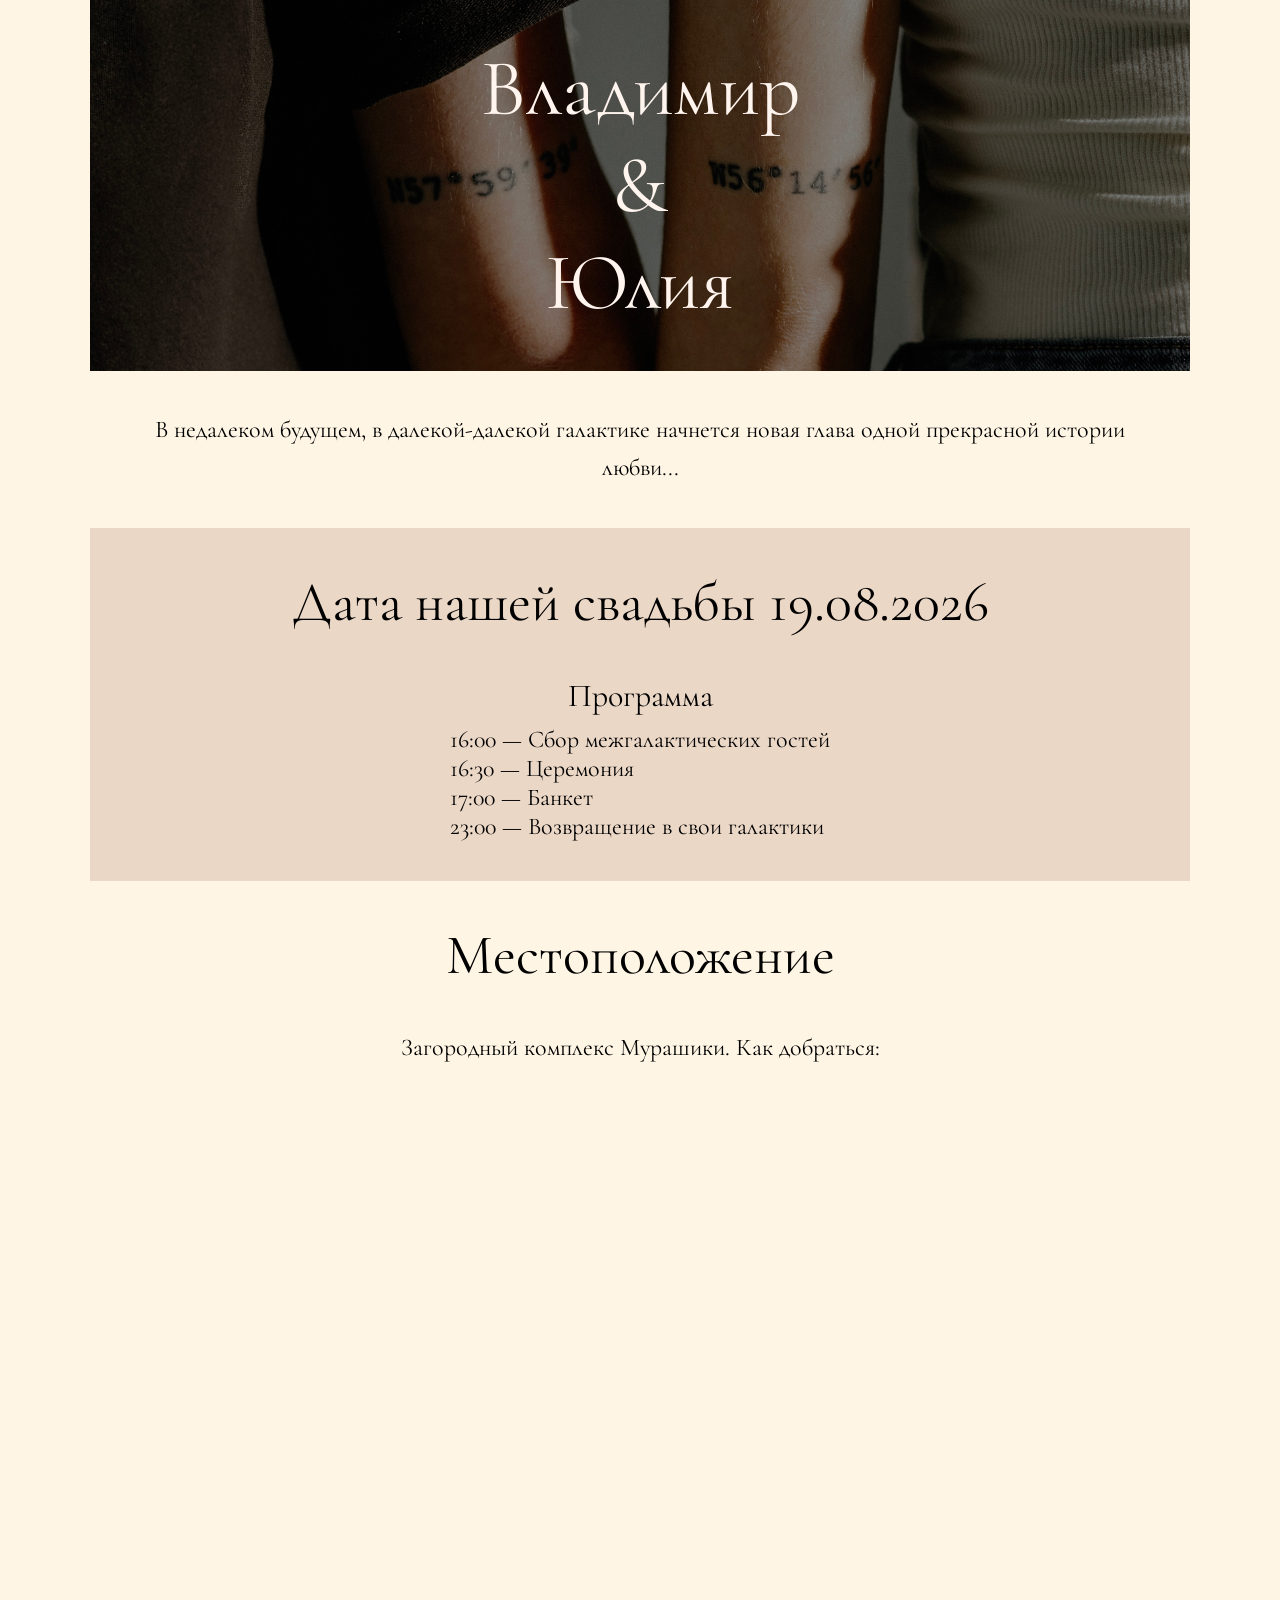
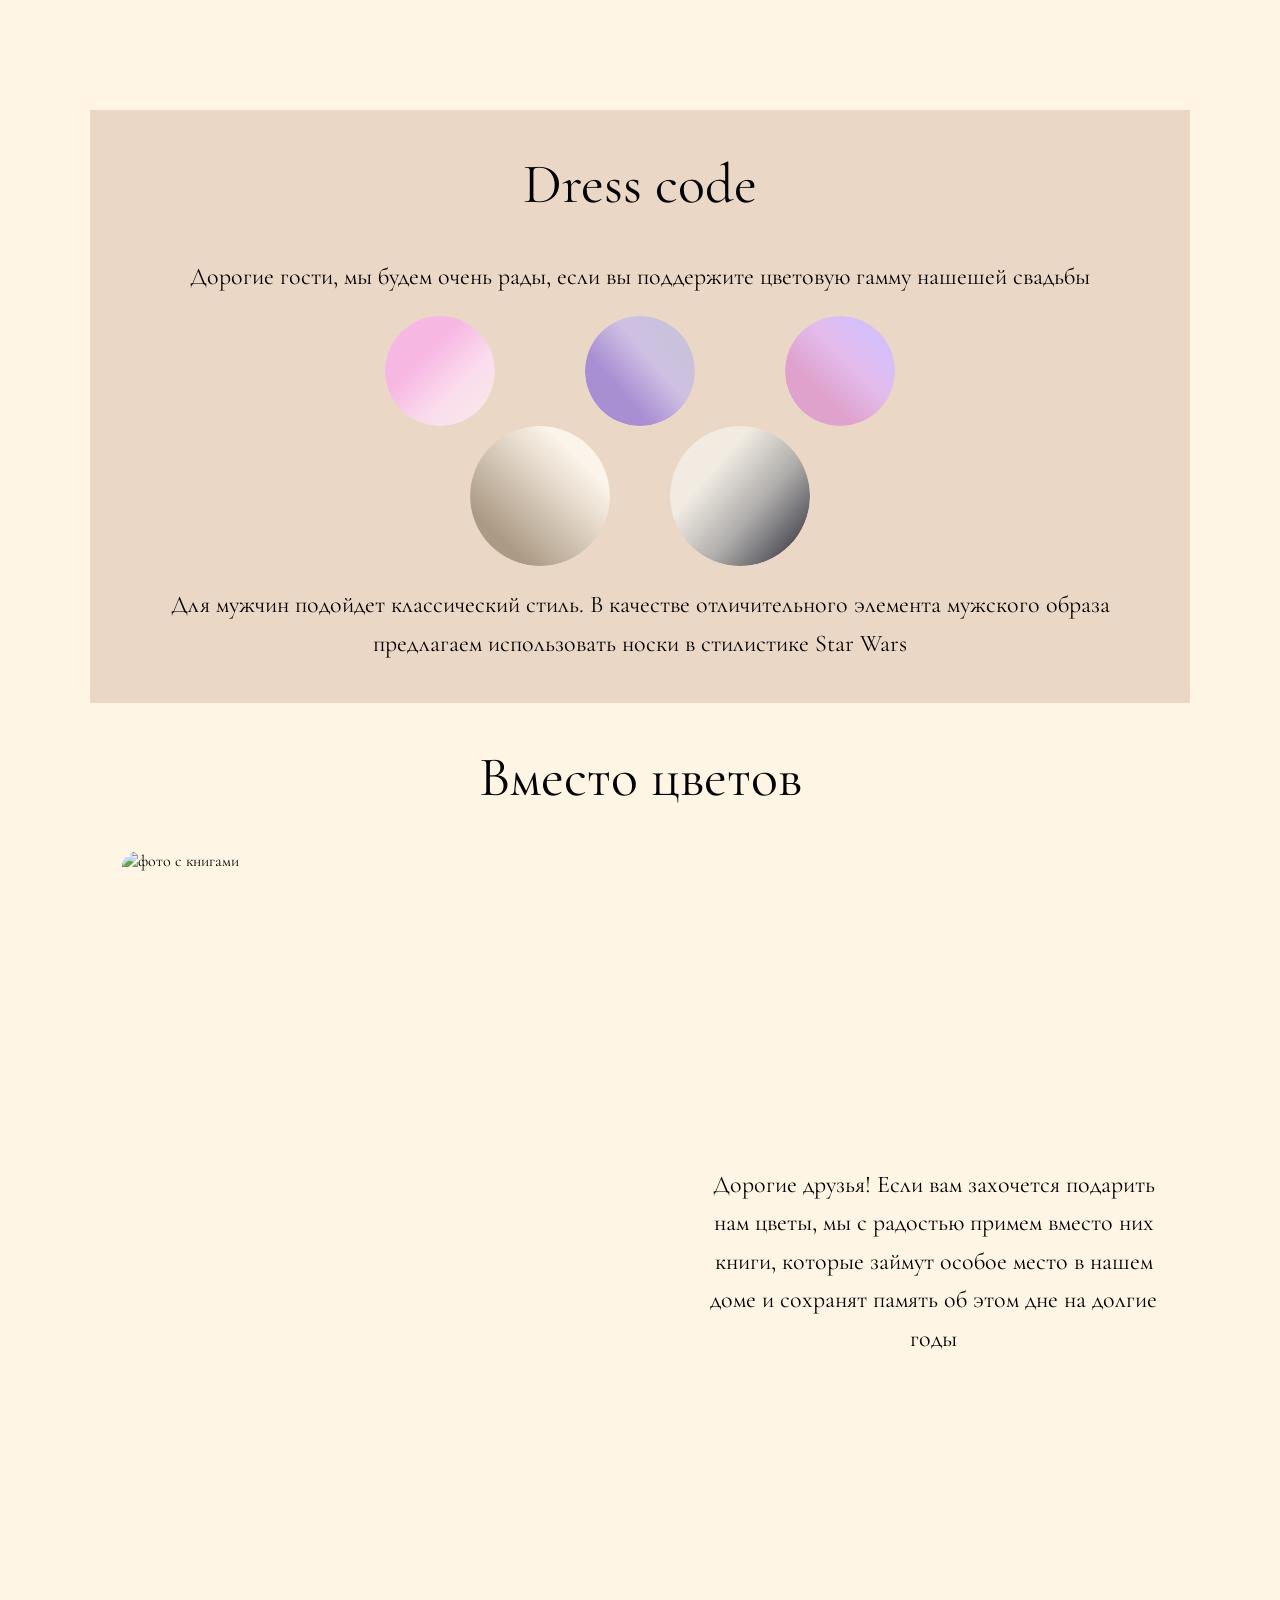
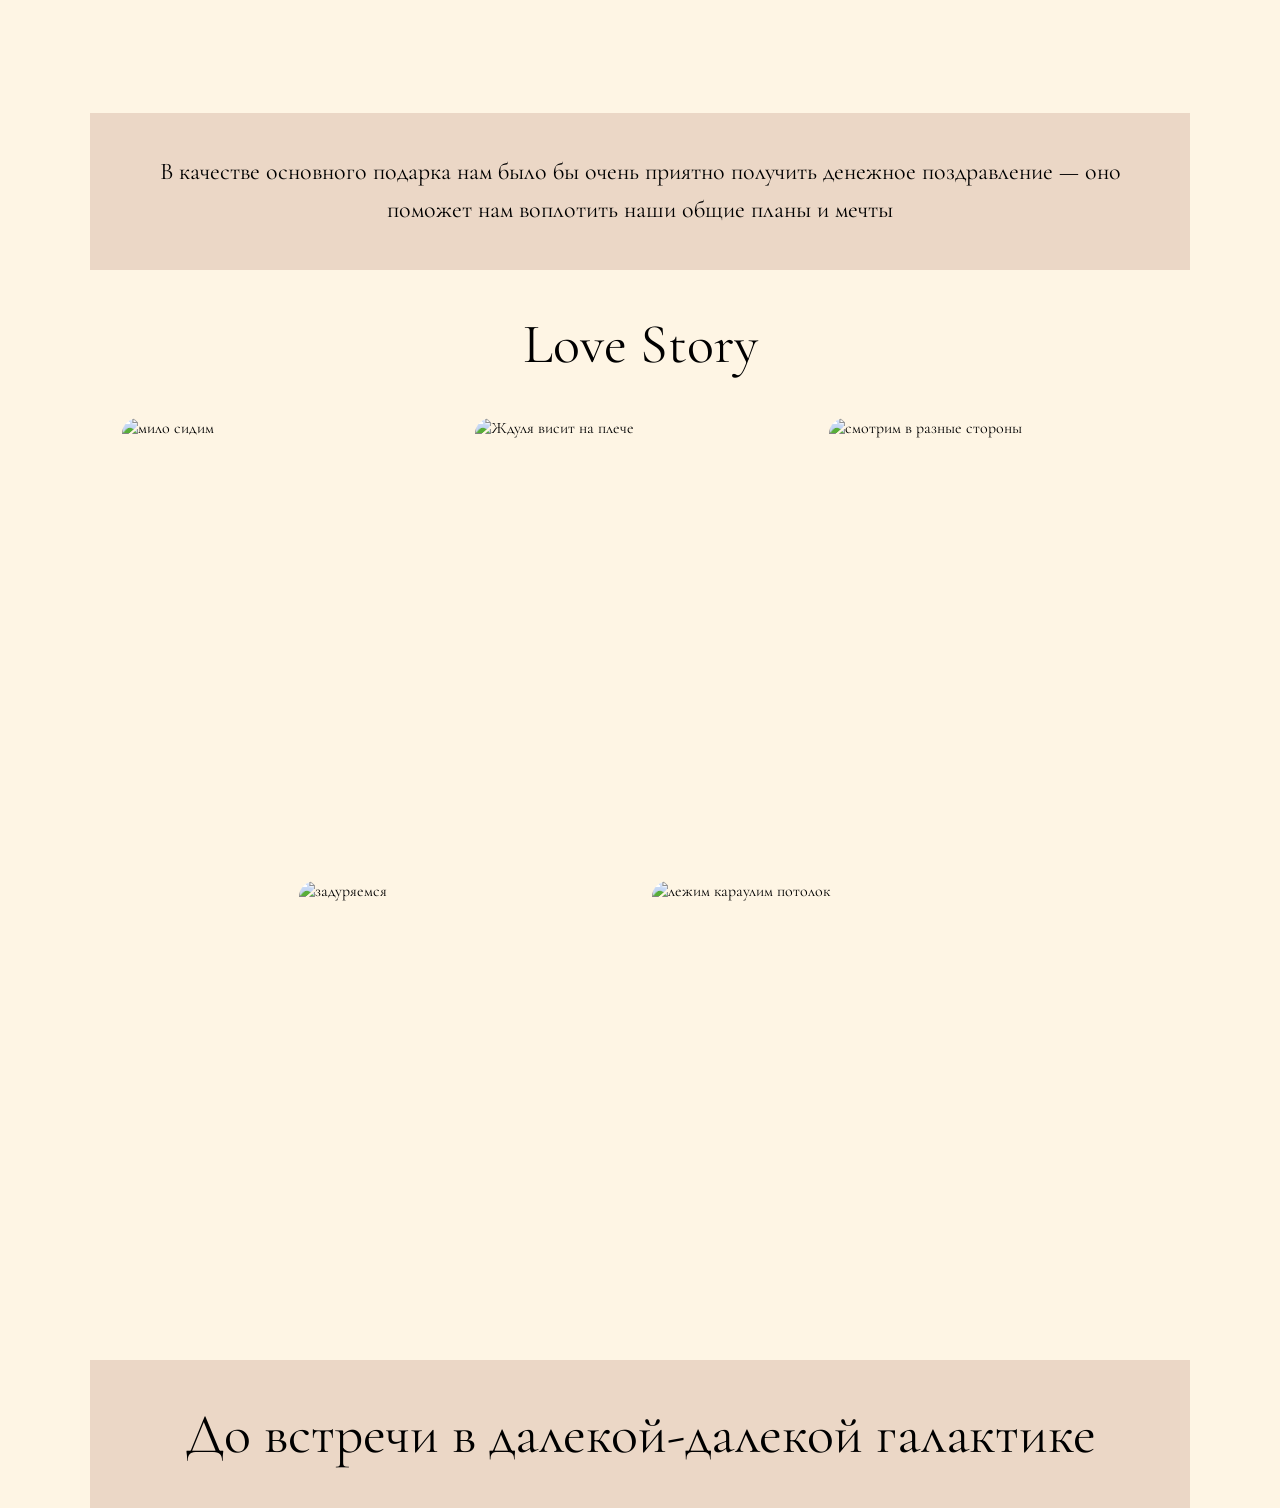
==== index.html @ bce0b81c "Initial wedding website" ====
<!DOCTYPE html>
<html lang="ru">

<head>
  <meta charset="UTF-8">
  <meta http-equiv="X-UA-Compatible" content="IE=edge">
  <meta name="viewport" content="width=device-width, initial-scale=1.0">
  <title>Свадьба Юли и Вовы</title>

  <link rel="preconnect" href="https://fonts.googleapis.com">
  <link rel="preconnect" href="https://fonts.gstatic.com" crossorigin>
  <link href="https://fonts.googleapis.com/css2?family=Cormorant+Garamond:ital,wght@0,300..700;1,300..700&family=Inter:ital,opsz,wght@0,14..32,100..900;1,14..32,100..900&display=swap" rel="stylesheet">

  <link rel="stylesheet" href="css/style.css">

  <link rel="icon" type="image/png" sizes="96x96" href="img/favicon-96.png">
  <link rel="apple-touch-icon" sizes="180x180" href="img/favicon-180.png">
</head>
<body>
  
  <section class="hero">
    <div class="hero__container container">
      <h1 class="hero__title">
        Владимир<br> &amp;<br> Юлия
      </h1>
    </div>
  </section>

  <section class="welcome">
    <div class="welcome__container container">
      <p class="welcome__descr">
        В&nbsp;недалеком будущем, в&nbsp;далекой-далекой галактике начнется новая глава одной прекрасной истории любви...
      </p>
    </div>
  </section>

  <section class="date">
    <div class="date__container container">
      <h2 class="date__title">
        Дата нашей свадьбы 19.08.2026
      </h2>
      <h3 class="date__title-ul">
        Программа
      </h3>
      <ul class="date__list">
        <li class="date__item">
          16:00&nbsp;&mdash; Сбор межгалактических гостей
        </li>
        <li class="date__item">
          16:30&nbsp;&mdash; Церемония
        </li>
        <li class="date__item">
          17:00&nbsp;&mdash; Банкет
        </li>
        <li class="date__item">
          23:00&nbsp;&mdash; Возвращение в&nbsp;свои галактики
        </li>
      </ul>
    </div>
  </section>

  <section class="place">
    <div class="place__container container">
      <h2 class="place__title">
        Местоположение
      </h2>
      <p class="plase__descr">
        Загородный комплекс Мурашики. Как добраться:
      </p>
      <div class="place__map">
        <iframe class="place__map-iframe"  src="/map.html" loading="lazy" allowfullscreen="true" frameborder="0"></iframe>
      </div>
    </div>
  </section>

  <section class="dresscode">
    <div class="dresscode__container container">
      <h2 class="dresscode__title">
        Dress code
      </h2>
      <p class="dresscode__descr">
        Дорогие гости, мы&nbsp;будем очень рады, если вы&nbsp;поддержите цветовую гамму нашешей свадьбы
      </p>
      <div class="dresscode__colors">
        <div class="dresscode__row">
          <div class="dresscode__color dresscode__color--small">
            <img class="dresscode__img" src="img/Ellipse1.svg" alt="розовый">
          </div>
          <div class="dresscode__color dresscode__color--small">
            <img class="dresscode__img" src="img/Ellipse2.svg" alt="фиолетовый">
          </div>
          <div class="dresscode__color dresscode__color--small">
            <img class="dresscode__img" src="img/Ellipse3.svg" alt="лиловый">
          </div>
        </div>
        <div class="dresscode__row dresscode__row--bottom">
          <div class="dresscode__color dresscode__color--large">
            <img class="dresscode__img" src="img/Ellipse4.svg" alt="бежевый">
          </div>
          <div class="dresscode__color dresscode__color--large">
            <img class="dresscode__img" src="img/Ellipse5.svg" alt="серебряный">
          </div>
        </div>
      </div>
      <p class="dresscode__descr">
        Для мужчин подойдет классический стиль. В&nbsp;качестве отличительного элемента мужского образа предлагаем использовать носки в&nbsp;стилистике Star Wars
      </p>
    </div>
  </section>

  <section class="flowers">
    <div class="flowers__conntainer container">
      <h2 class="flowers__title">
      Вместо цветов
      </h2>
      <div class="flowers__block">
        <div class="flowers__photo">
          <img class="flowers__img" src="img/FlowersBG.svg" alt="фото с книгами">
        </div>
        <p class="flowers__descr">
          Дорогие друзья! Если вам захочется подарить нам цветы, мы&nbsp;с&nbsp;радостью примем вместо них книги, которые займут особое место в&nbsp;нашем доме и&nbsp;сохранят память об&nbsp;этом дне на&nbsp;долгие годы
        </p>
      </div>
    </div>
  </section>

  <section class="present">
    <div class="present__container container">
      <p class="present__descr">
        В&nbsp;качестве основного подарка нам было&nbsp;бы очень приятно получить денежное поздравление&nbsp;&mdash; оно поможет нам воплотить наши общие планы и&nbsp;мечты
      </p>
    </div>
  </section>

  <section class="gallery">
    <div class="gallery__container container">
      <h2 class="gallery__title">
        Love Story
      </h2>
  
      <div class="gallery__slider" id="gallerySlider">
        <div class="gallery__slide">
          <img src="img/LS1.jpg" alt="мило сидим" class="gallery__img">
        </div>
  
        <div class="gallery__slide">
          <img src="img/LS2.jpg" alt="Ждуля висит на плече" class="gallery__img">
        </div>
  
        <div class="gallery__slide">
          <img src="img/LS3.jpg" alt="смотрим в разные стороны" class="gallery__img">
        </div>
  
        <div class="gallery__slide">
          <img src="img/LS4.jpg" alt="задуряемся" class="gallery__img">
        </div>
  
        <div class="gallery__slide">
          <img src="img/LS5.jpg" alt="лежим караулим потолок" class="gallery__img">
        </div>
      </div>
  
      <div class="gallery__pagination">
        <button class="gallery__dot active"></button>
        <button class="gallery__dot"></button>
        <button class="gallery__dot"></button>
        <button class="gallery__dot"></button>
        <button class="gallery__dot"></button>
      </div>
    </div>
  </section>
  
  <section class="goodbye">
    <div class="goodbye__container container">
      <h2 class="goodbye__title">
        До&nbsp;встречи в&nbsp;далекой-далекой галактике
      </h2>
    </div>
  </section>

  <script src="./js/gallery.js"></script>
  
</body>
</html>
---- css/style.css ----
@font-face {
  font-family: 'Felidae';
  src: url('fonts/Felidae.woff2') format('woff2');
  src: url('fonts/Felidae.woff') format('woff');
  font-weight: 400;
  font-style: normal;
  font-display: swap;
}

*,
*::before,
*::after {
  box-sizing: border-box;
  margin: 0;
  padding: 0;
}

/* glob */

h1, h2, h3 {
  font-family: 'Felidae', 'Cormorant Garamond', 'Georgia', sans-serif;
  font-weight: 400;
}

h1 {
  font-size: 3.438rem; /* 55px */
  text-align: center;
}

h2 {
  font-size: 2.813rem; /* 45px */
  text-align: center;
}

h3 {
  font-size: 1.813rem; /* 29px */
  text-align: center;
}

p {
  font-size: 1.25rem; /* 20px */
  text-align: center;
  line-height: 1.6;
}

body {
  font-family: 'Cormorant Garamond', 'Georgia', sans-serif;
  font-weight: 400;
  background-color: #fef5e4;
}

.container {
  width: 100%;
  max-width: 600px;
  margin: 0 auto;
  padding: 40px 16px;
  background-color: #fef5e4;
}

/*hero*/

.hero__container {
  background-image: url(../img/HeroBG.jpg);
  background-size: cover;
  background-position: center;
  background-repeat: no-repeat;
  display: flex;
  align-items: center;
  justify-content: center;
  text-align: center;
  color: #FFF4EE;
  padding: 60px 16px;
}

/* welcome */

.welcome__container {
  padding: 20px 33px;
}

/* date */

.date__container {
  display: flex;
  flex-direction: column;
  justify-content: center;
  background-color: #EBD7C6;
}

.date__title {
  margin-bottom: 40px;
}

.date__title-ul {
  margin-bottom: 10px;
}

.date__list {
  width: fit-content;
  margin: 0 auto;
  list-style: none;
  font-size: 1.25rem; /* 20px */
}

/* place */

.place__container {
  display: flex;
  flex-direction: column;
  justify-content: center;
}

.place__title {
  margin-bottom: 40px;
}

.plase__descr {
  max-width: 273px;
  margin: 0 auto;
  margin-bottom: 10px;
}

.place__map {
  width: 100%;         
  max-width: 700px;
  margin: 0 auto;
  position: relative;
  padding-bottom: 56.25%; 
  height: 0;
  overflow: hidden;
  border-radius: 16px;
}

.place__map-iframe {
  position: absolute;
  top: 0;
  left: 0;
  width: 100%;
  height: 100%;
  border: 0;
  overflow: hidden;
}

/* dresscode */

.dresscode__title {
  margin-bottom: 40px;
}

.dresscode {
  --circle-size-small: 78px;
  --circle-size-large: 96px;
  --gap-top: 64px;
  --gap-bottom: calc(var(--gap-top) - (var(--circle-size-large) - var(--circle-size-small)));
  --offset-bottom: calc(var(--circle-size-small) + var(--gap-top)/2 - var(--circle-size-large)/2);
}

.dresscode__container {
  background-color: #EBD7C6;
}

.dresscode__descr {
  margin-bottom: 20px;
}

.dresscode__colors {
  display: flex;
  flex-direction: column;
  align-items: center;
  gap: var(--vertical-gap);
  width: min(calc(3 * var(--circle-size-small) + 2 * var(--gap-top)), 100% - 32px);
  margin: 0 auto;
  margin-bottom: 20px;
}

.dresscode__row {
  display: flex;
  gap: var(--gap-top);
}

.dresscode__row--bottom {
  gap: var(--gap-bottom);
  
}

.dresscode__color {
  flex-shrink: 0;
  border-radius: 50%;
  overflow: hidden;
  position: relative;
}

.dresscode__color--small {
  width: var(--circle-size-small);
  height: var(--circle-size-small);
}

.dresscode__color--large {
  width: var(--circle-size-large);
  height: var(--circle-size-large);
}

.dresscode__img {
  position: absolute;
  inset: 0;
  width: 100%;
  height: 100%;
  object-fit: cover;
  display: block;
}

.dresscode__descr:last-child {
  margin-bottom: 0;
}

/* flowers */

.flowers__title {
  margin-bottom: 40px;
}

.flowers__block {
  display: flex;
  gap: 16px;
}

.flowers__photo,
.flowers__descr {
  flex: 1;
  min-width: 0;
}

.flowers__photo {
  aspect-ratio: 4 / 6;
  flex: 1.1;
}

.flowers__img {
  width: 100%;
  height: 100%;
  object-fit: cover;
  display: block;

  border-radius: 16px;
}

.flowers__descr {
  font-size: 14px;
  line-height: 1.6;
  display: flex;
  align-items: center;
  flex: 0.9;
}

@media (max-width: 360px) {
  .flowers__block {
    flex-direction: column;
  }

  .flowers__photo,
  .flowers__descr {
    width: 100%;
  }
}

/* present */

.present__container {
  background-color: #ebd7c6;
}

/* gallery */

.gallery__title {
  margin-bottom: 40px;
}

.gallery__slider {
  display: flex;
  gap: 12px;
  overflow-x: auto;
  scroll-snap-type: x mandatory;
  -webkit-overflow-scrolling: touch;
  scrollbar-width: none;
}

.gallery__slider::-webkit-scrollbar {
  display: none;
}

.gallery__slide {
  flex: 0 0 100%;
  scroll-snap-align: center;
}

.gallery__img {
  width: 100%;
  display: block;
  border-radius: 16px;
  aspect-ratio: 3 / 4;
  object-fit: cover;
}

.gallery__pagination {
  display: flex;
  justify-content: center;
  gap: 10px;
  margin-top: 20px;
}

.gallery__dot.active {
  background: #8E7CC3;
  transform: scale(1.4);
}

/* goodbye */

.goodbye__container {
  background-color: #ebd7c6;
}

/* media */

/* tablet */

@media (min-width: 768px) {

  .container {
    max-width: 900px;
    padding: 40px 32px;
  }

  h1 {
    font-size: 5rem;
  }

  h2 {
    font-size: 3.5rem;
  }

  h3 {
    font-size: 2rem;
  }

  p,
  .date__list {
    font-size: 1.5rem;
  }

}

@media (min-width: 768px) {

  .flowers__block {
    gap: 40px;
    align-items: center;
  }

  .flowers__descr {
    font-size: 1.5rem;
  }

}

@media (min-width: 768px) {

  .plase__descr {
    max-width: 100%;
    margin-bottom: 20px;
  }

}

@media (min-width: 768px) {

  .dresscode {
    --circle-size-small: 110px;
    --circle-size-large: 140px;
    --gap-top: 90px;
  }

}
/*
@media (min-width: 768px) {

  .gallery__slider {
    gap: 24px;
  }

  .gallery__img {
    width: min(70vw, 500px);
    margin: 0 auto;
  }

}
*/

@media (min-width: 768px) {

  .gallery__slider {
    display: grid;

    grid-template-columns: repeat(6, 1fr);

    gap: 24px;

    overflow: visible;
    scroll-snap-type: none;
  }

  .gallery__slide {
    flex: unset;
  }

  .gallery__pagination {
    display: none;
  }

  /* верхний ряд */
  .gallery__slide:nth-child(1) {
    grid-column: 1 / 3;
  }

  .gallery__slide:nth-child(2) {
    grid-column: 3 / 5;
  }

  .gallery__slide:nth-child(3) {
    grid-column: 5 / 7;
  }

  /* нижний ряд */
  .gallery__slide:nth-child(4) {
    grid-column: 2 / 4;
  }

  .gallery__slide:nth-child(5) {
    grid-column: 4 / 6;
  }

}

@media (min-width: 768px) {

  .place__map {
    width: 100%;
    margin: 0 auto;
  }

}

/* desktop */

@media (min-width: 1200px) {

  .container {
    max-width: 1100px;
  }

}
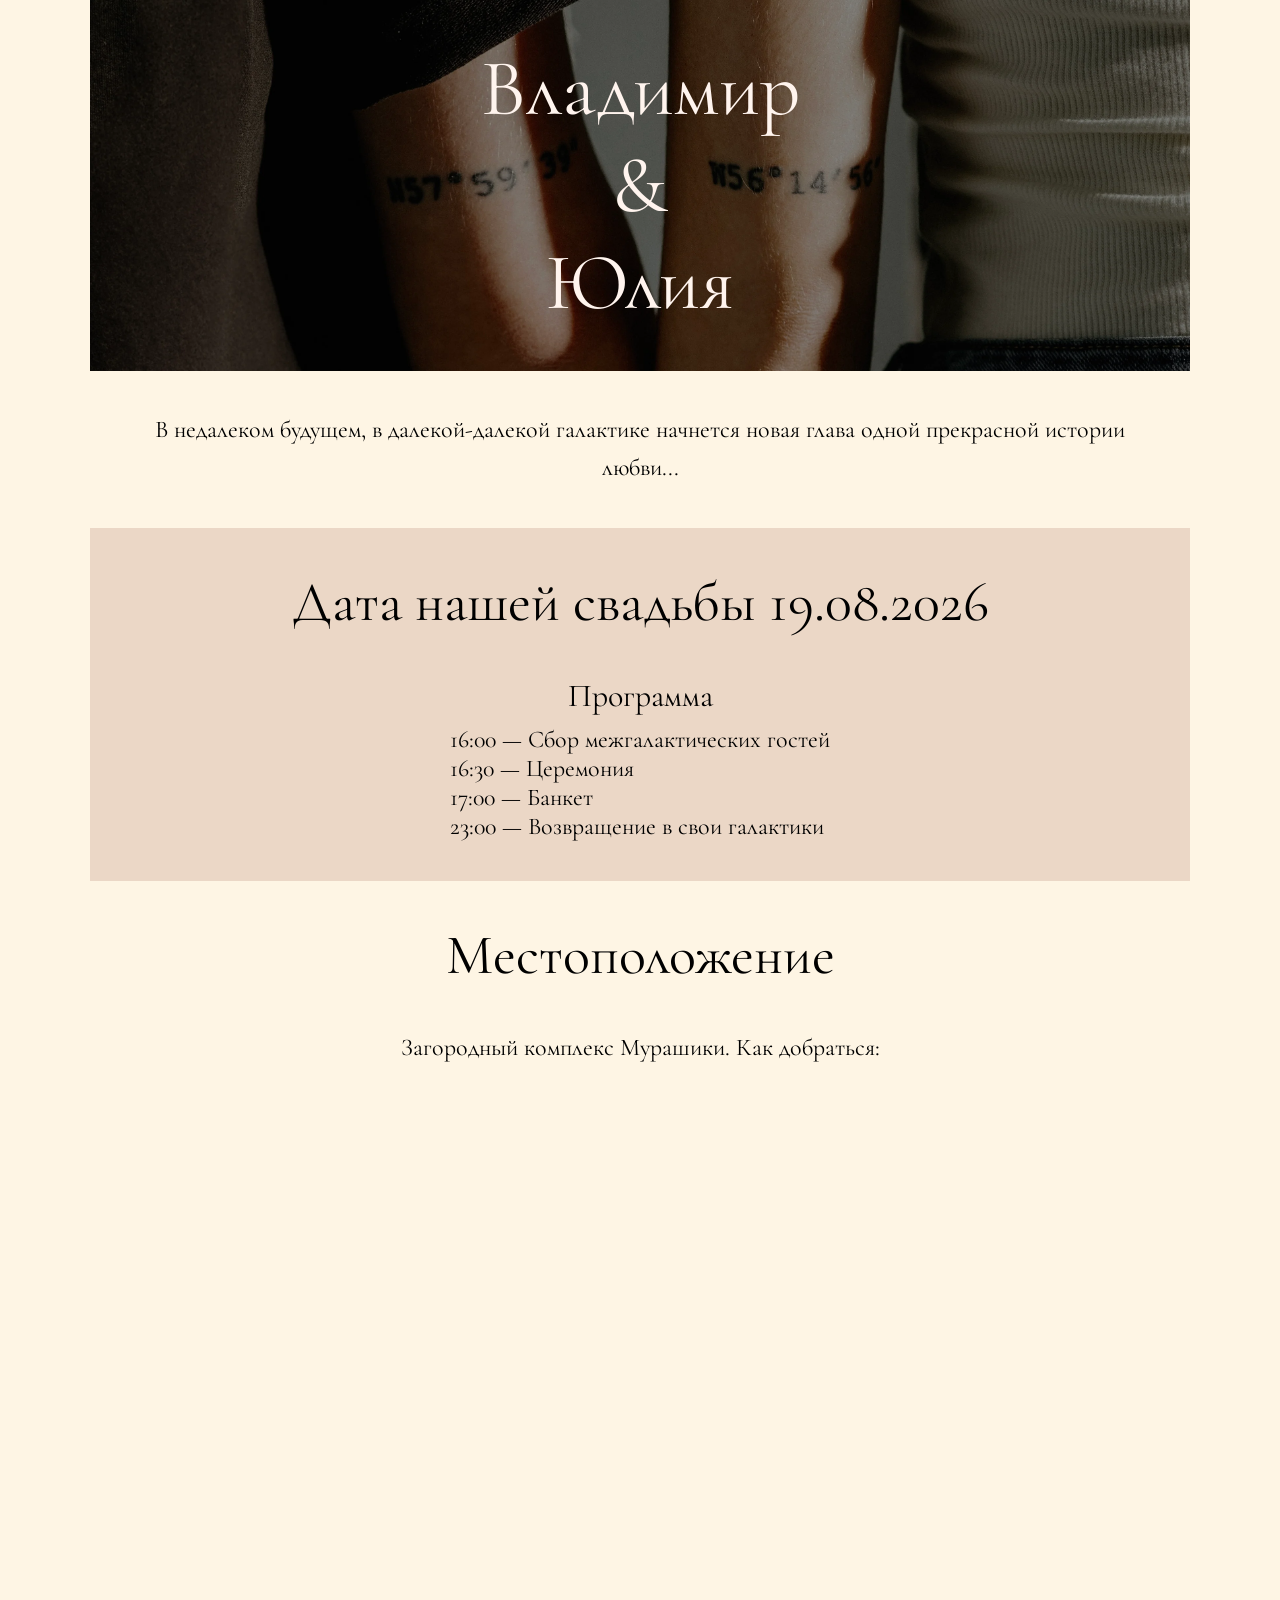
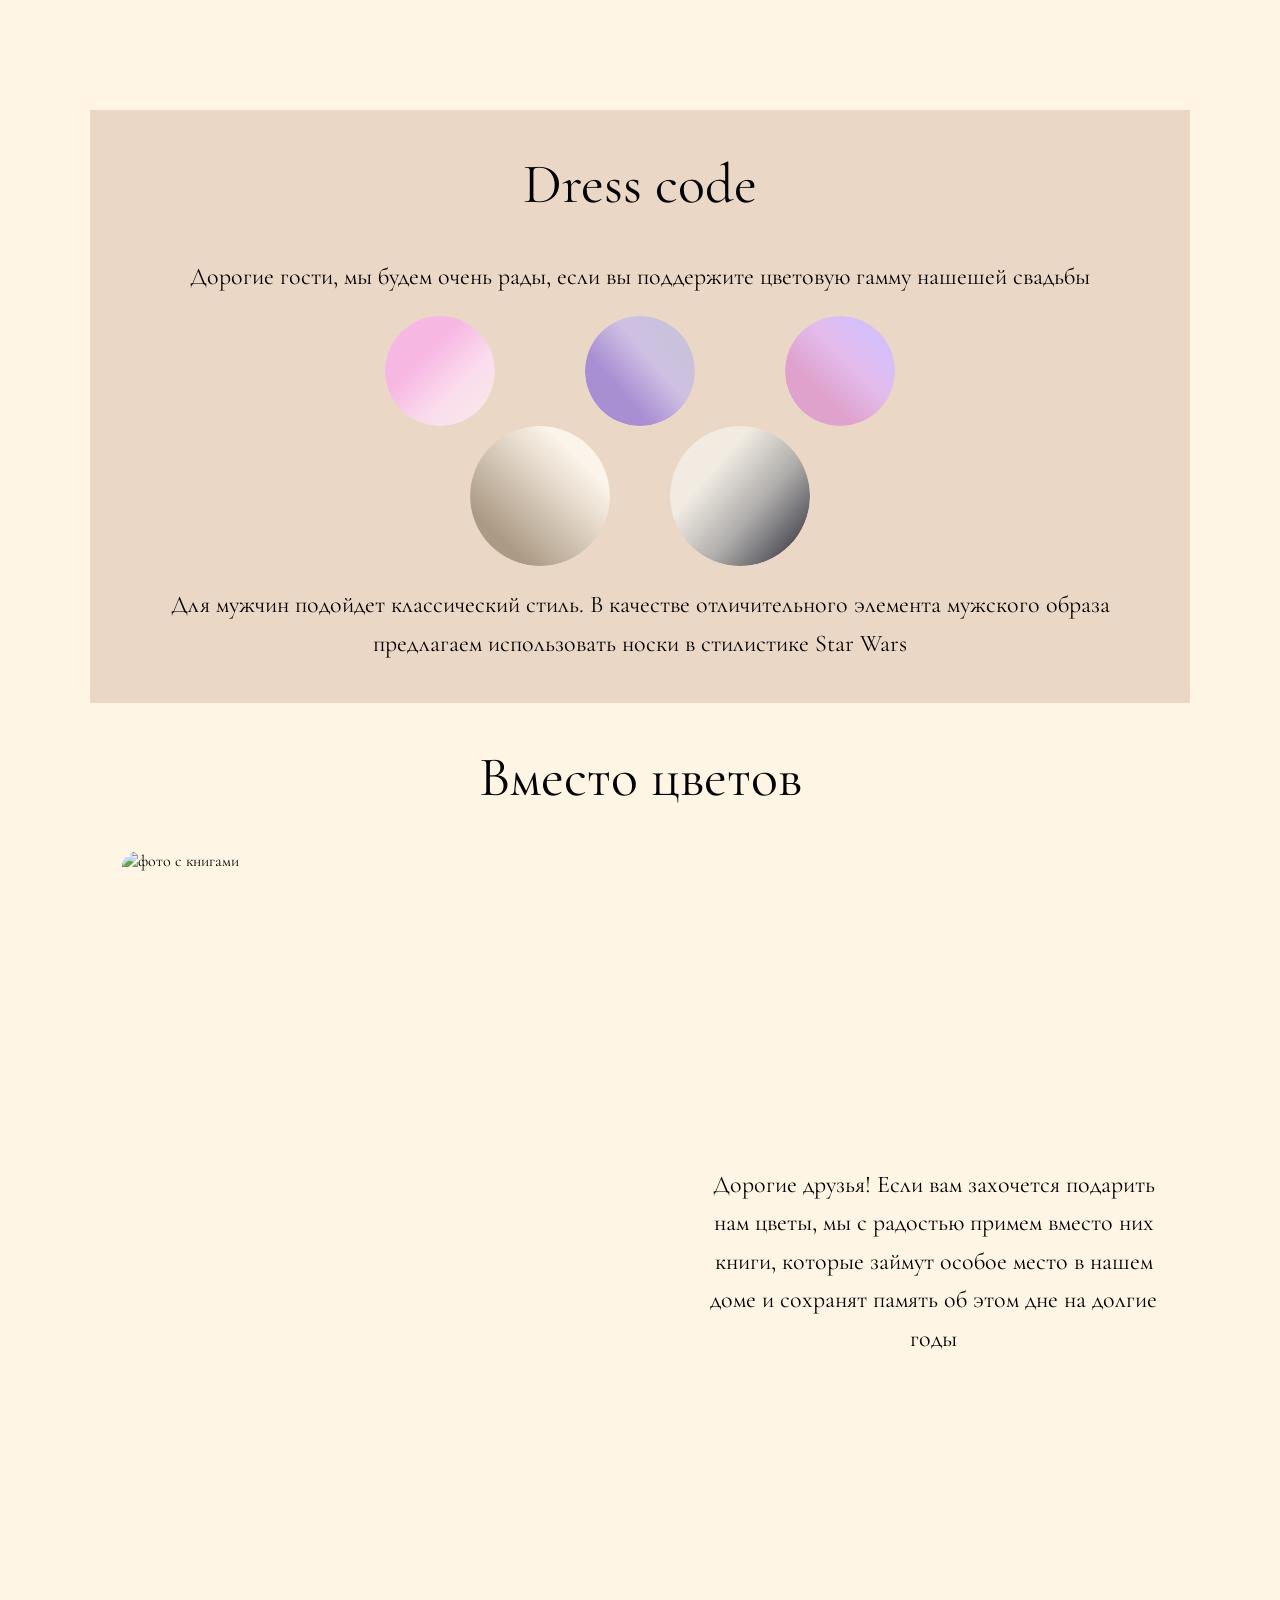
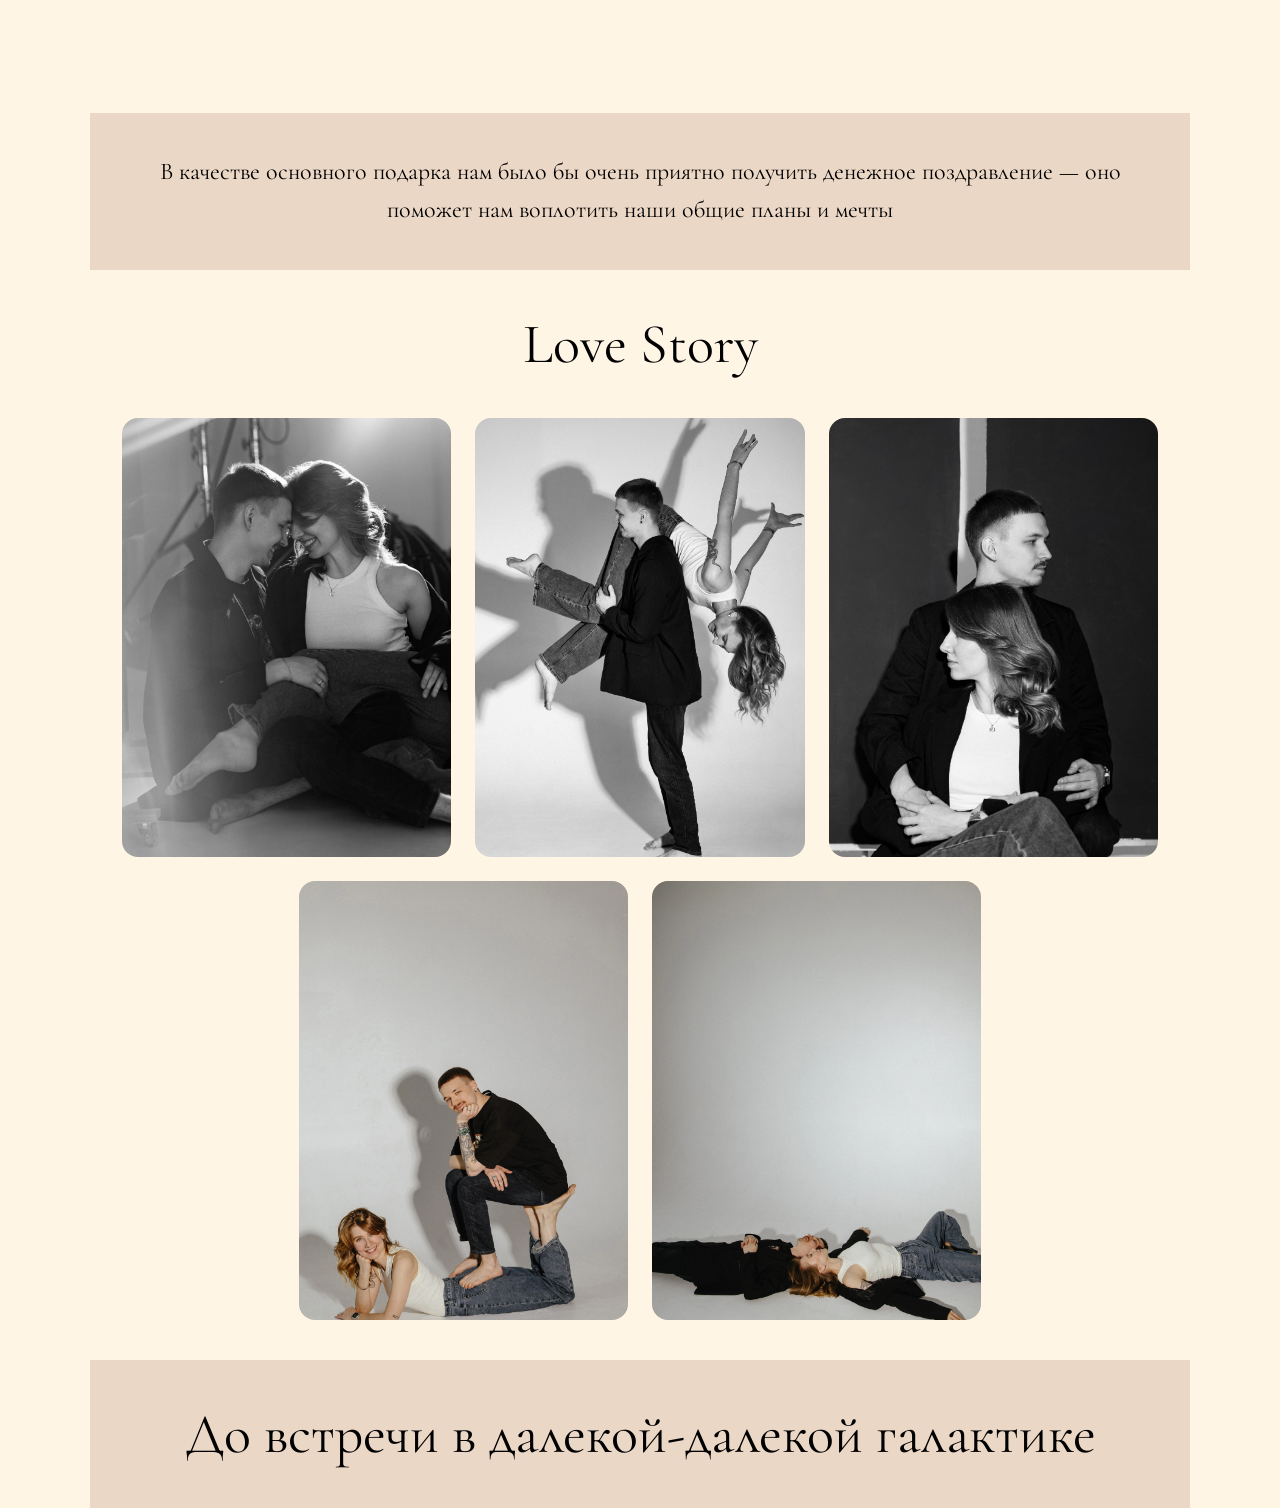
==== commit 03e85bd5: "Fix map path" ====
--- a/index.html
+++ b/index.html
@@ -68,7 +68,7 @@
         Загородный комплекс Мурашики. Как добраться:
       </p>
       <div class="place__map">
-        <iframe class="place__map-iframe"  src="/map.html" loading="lazy" allowfullscreen="true" frameborder="0"></iframe>
+        <iframe class="place__map-iframe"  src="./map.html" loading="lazy" allowfullscreen="true" frameborder="0"></iframe>
       </div>
     </div>
   </section>
@@ -140,23 +140,23 @@
   
       <div class="gallery__slider" id="gallerySlider">
         <div class="gallery__slide">
-          <img src="img/LS1.jpg" alt="мило сидим" class="gallery__img">
+          <img src="img/LS1.webp" alt="мило сидим" class="gallery__img">
         </div>
   
         <div class="gallery__slide">
-          <img src="img/LS2.jpg" alt="Ждуля висит на плече" class="gallery__img">
+          <img src="img/LS2.webp" alt="Ждуля висит на плече" class="gallery__img">
         </div>
   
         <div class="gallery__slide">
-          <img src="img/LS3.jpg" alt="смотрим в разные стороны" class="gallery__img">
+          <img src="img/LS3.webp" alt="смотрим в разные стороны" class="gallery__img">
         </div>
   
         <div class="gallery__slide">
-          <img src="img/LS4.jpg" alt="задуряемся" class="gallery__img">
+          <img src="img/LS4.webp" alt="задуряемся" class="gallery__img">
         </div>
   
         <div class="gallery__slide">
-          <img src="img/LS5.jpg" alt="лежим караулим потолок" class="gallery__img">
+          <img src="img/LS5.webp" alt="лежим караулим потолок" class="gallery__img">
         </div>
       </div>
   
--- a/css/style.css
+++ b/css/style.css
@@ -60,7 +60,7 @@
 /*hero*/
 
 .hero__container {
-  background-image: url(../img/HeroBG.jpg);
+  background-image: url(../img/HeroBG.webp);
   background-size: cover;
   background-position: center;
   background-repeat: no-repeat;
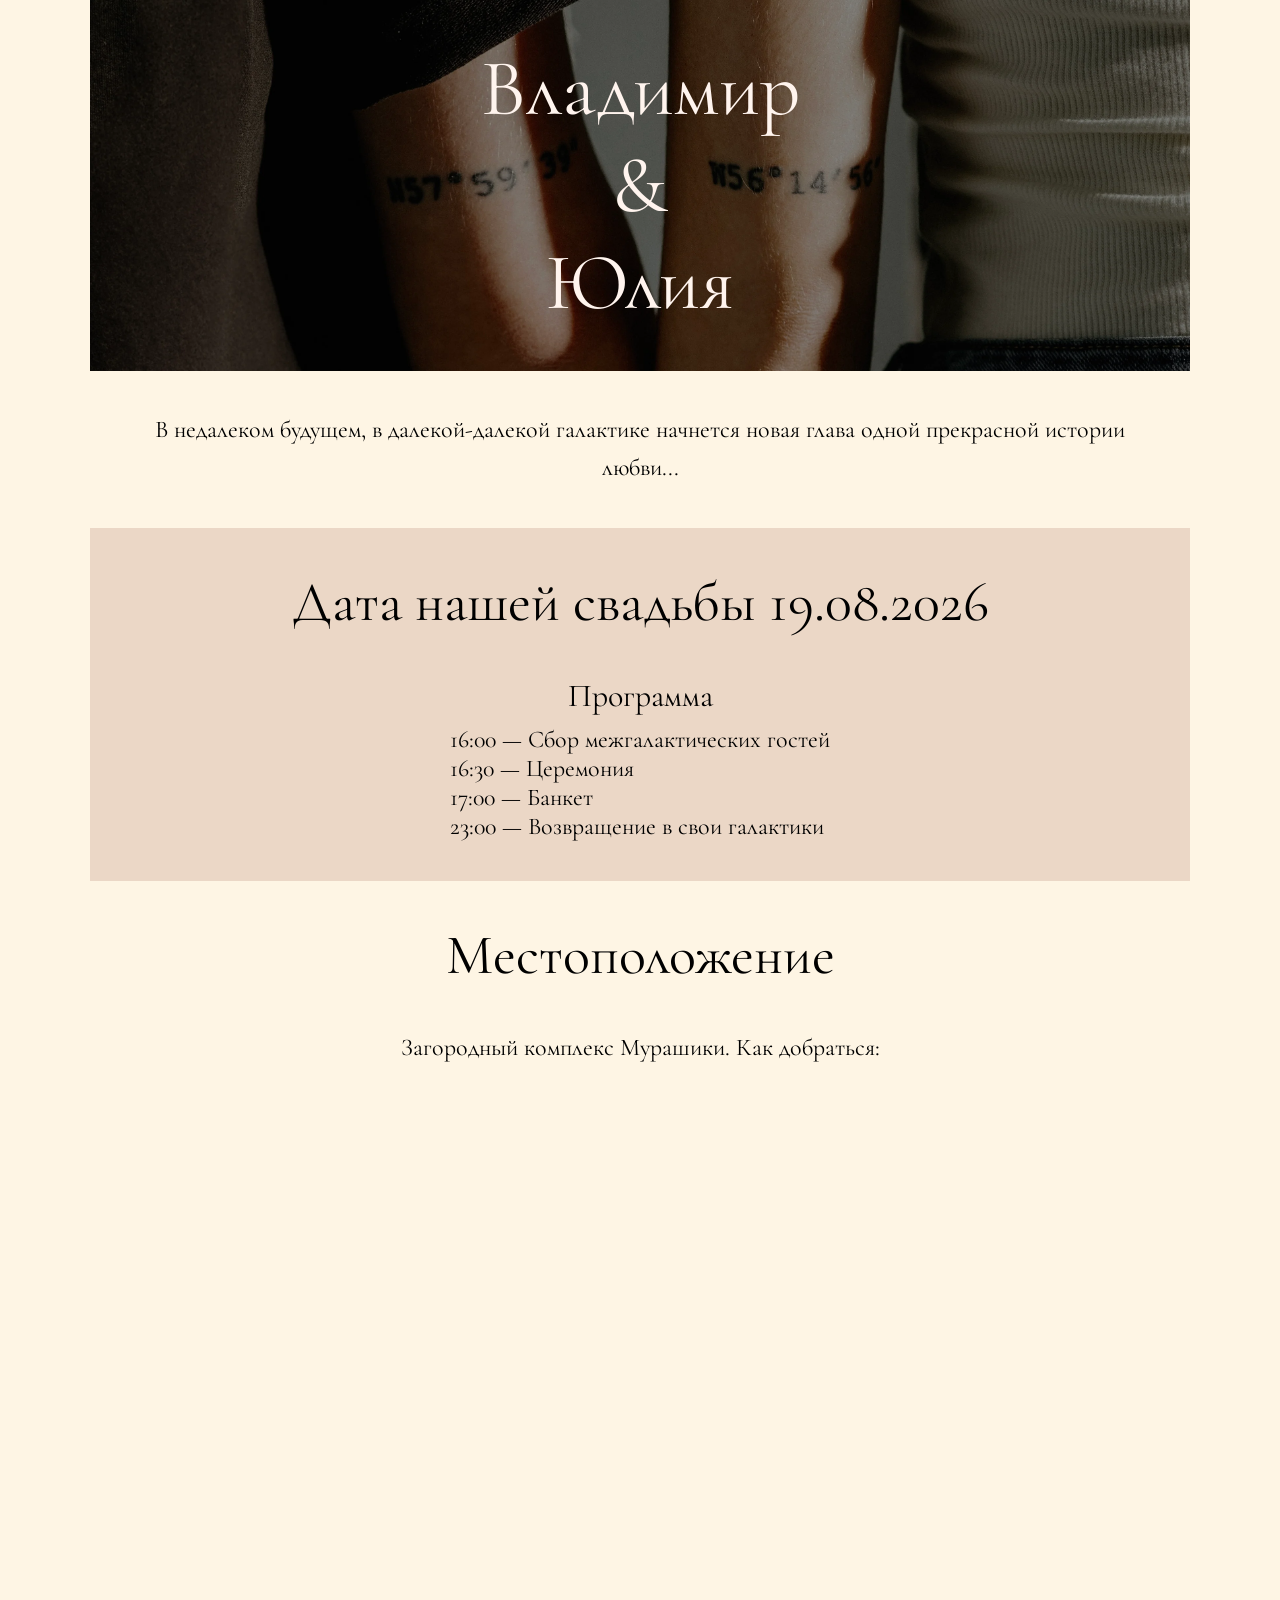
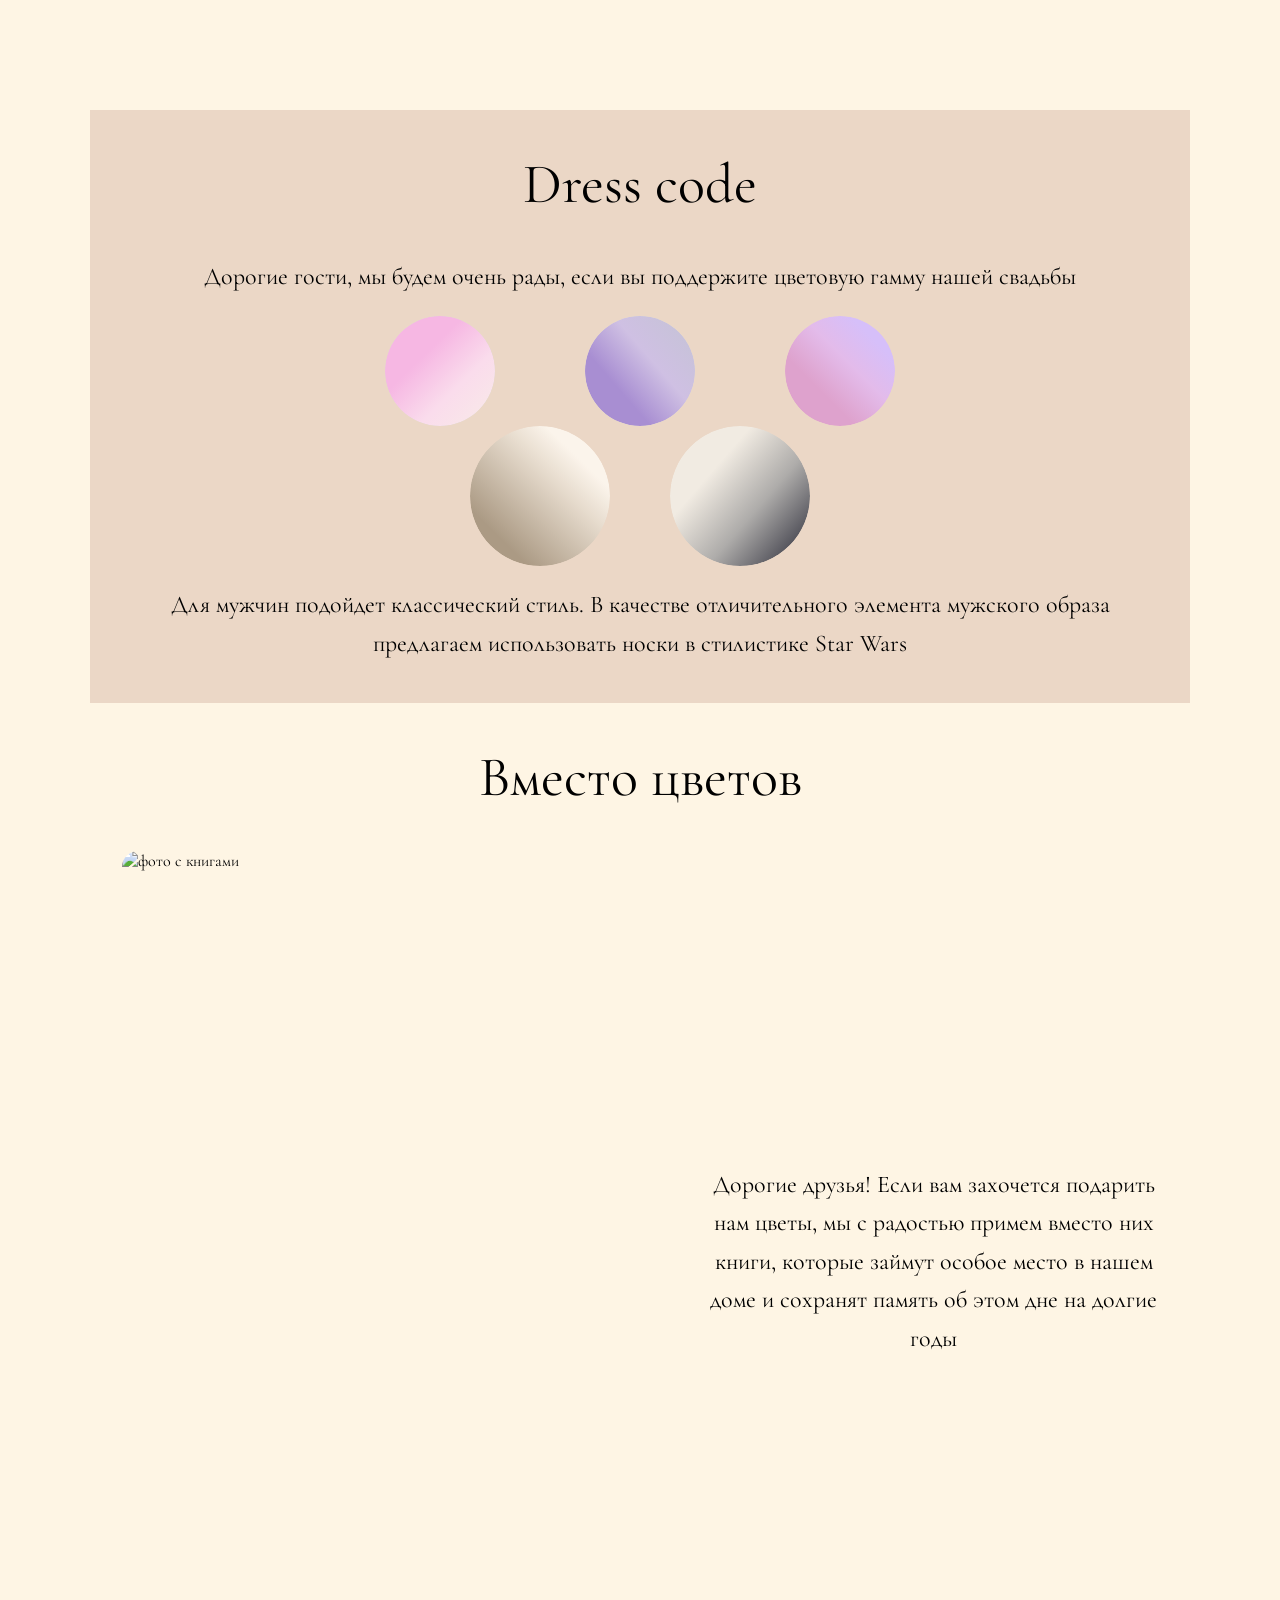
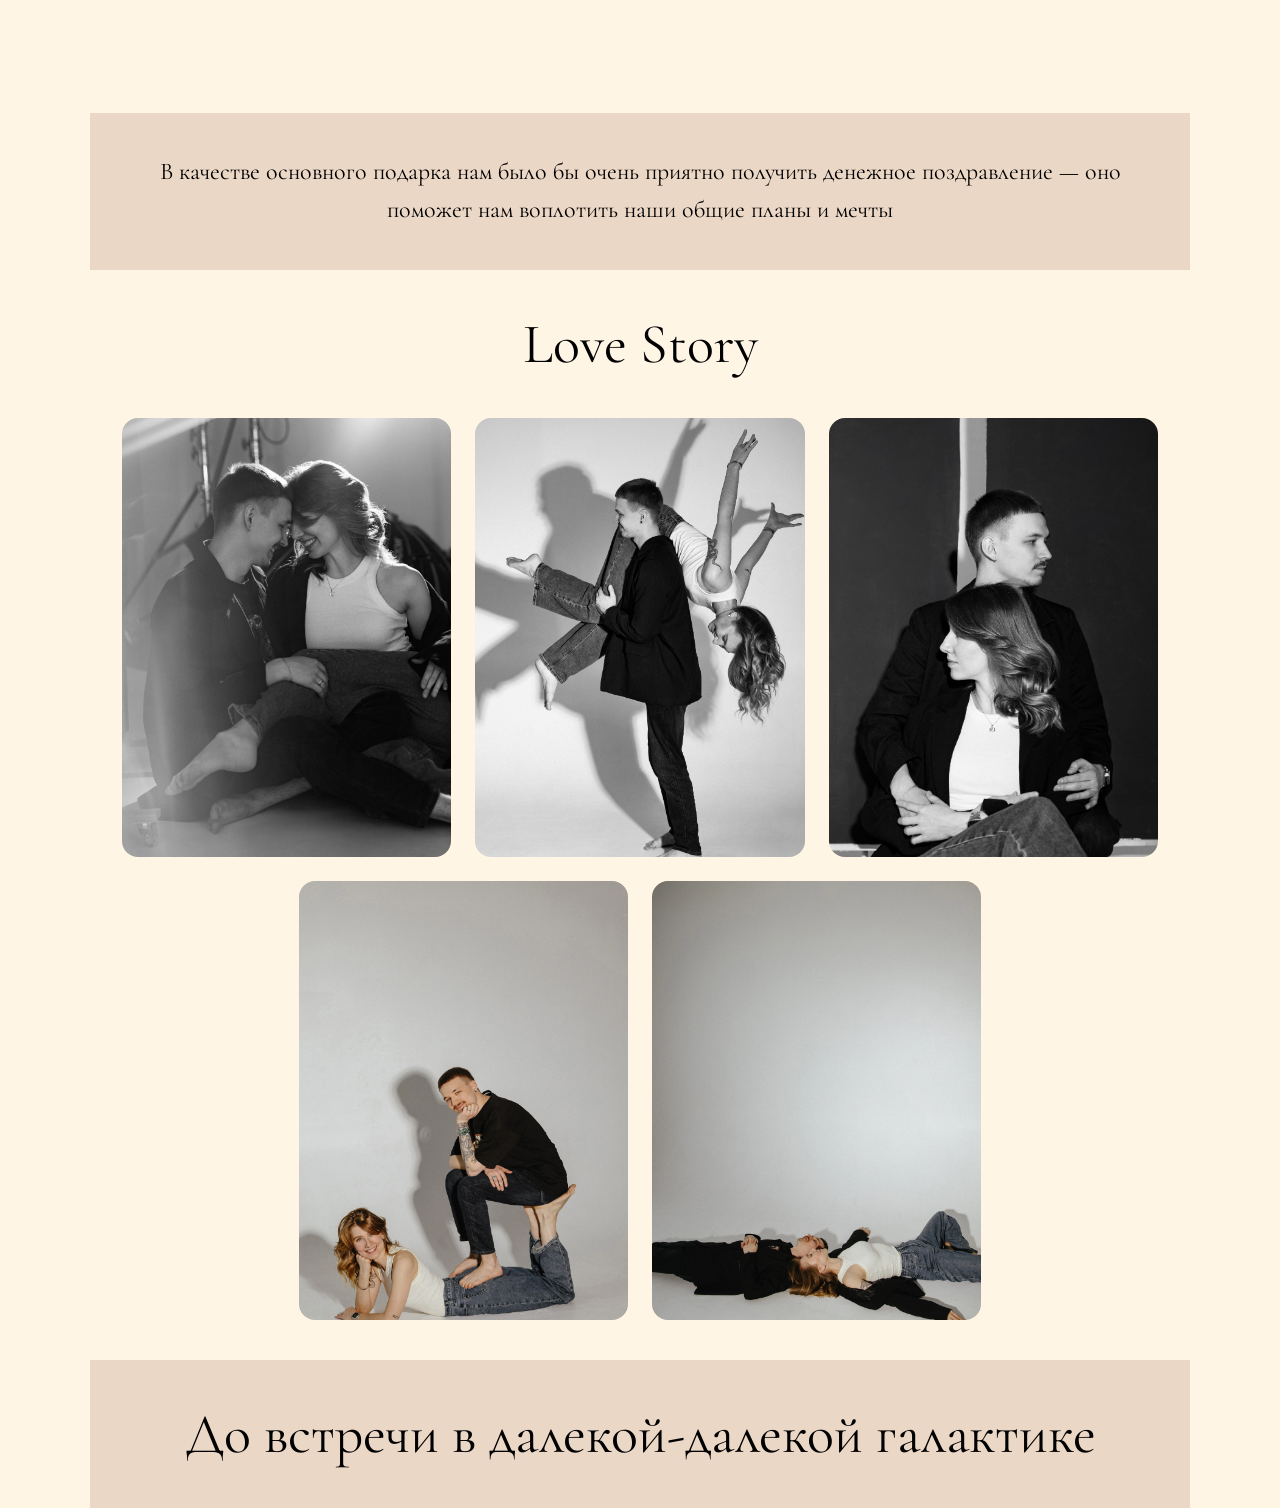
==== commit 30f71fe8: "fix font size" ====
--- a/index.html
+++ b/index.html
@@ -79,7 +79,7 @@
         Dress code
       </h2>
       <p class="dresscode__descr">
-        Дорогие гости, мы&nbsp;будем очень рады, если вы&nbsp;поддержите цветовую гамму нашешей свадьбы
+        Дорогие гости, мы&nbsp;будем очень рады, если вы&nbsp;поддержите цветовую гамму нашей свадьбы
       </p>
       <div class="dresscode__colors">
         <div class="dresscode__row">
--- a/css/style.css
+++ b/css/style.css
@@ -38,7 +38,7 @@
 }
 
 p {
-  font-size: 1.25rem; /* 20px */
+  font-size: 1.375rem; /* 22px */
   text-align: center;
   line-height: 1.6;
 }
@@ -99,7 +99,7 @@
   width: fit-content;
   margin: 0 auto;
   list-style: none;
-  font-size: 1.25rem; /* 20px */
+  font-size: 1.375rem /*22px*/
 }
 
 /* place */
@@ -245,7 +245,7 @@
 }
 
 .flowers__descr {
-  font-size: 14px;
+  font-size: 16px;
   line-height: 1.6;
   display: flex;
   align-items: center;
